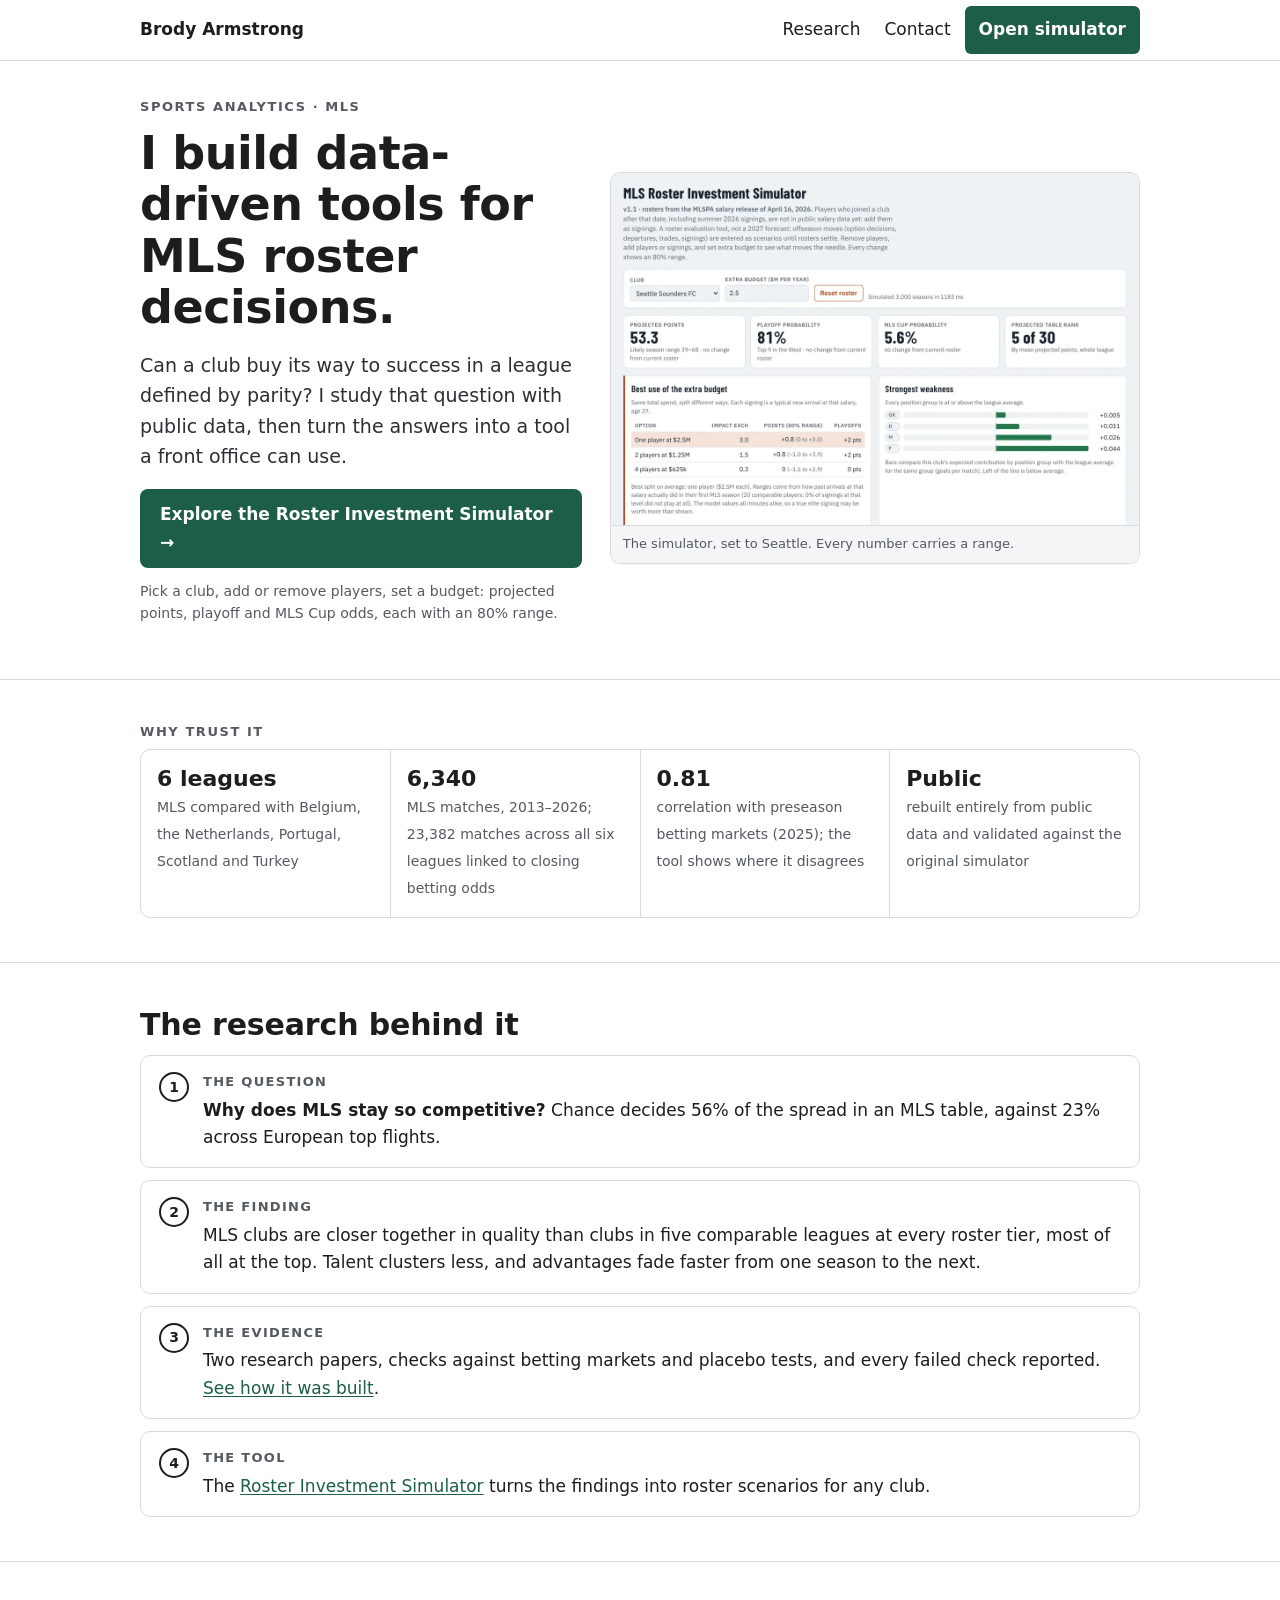
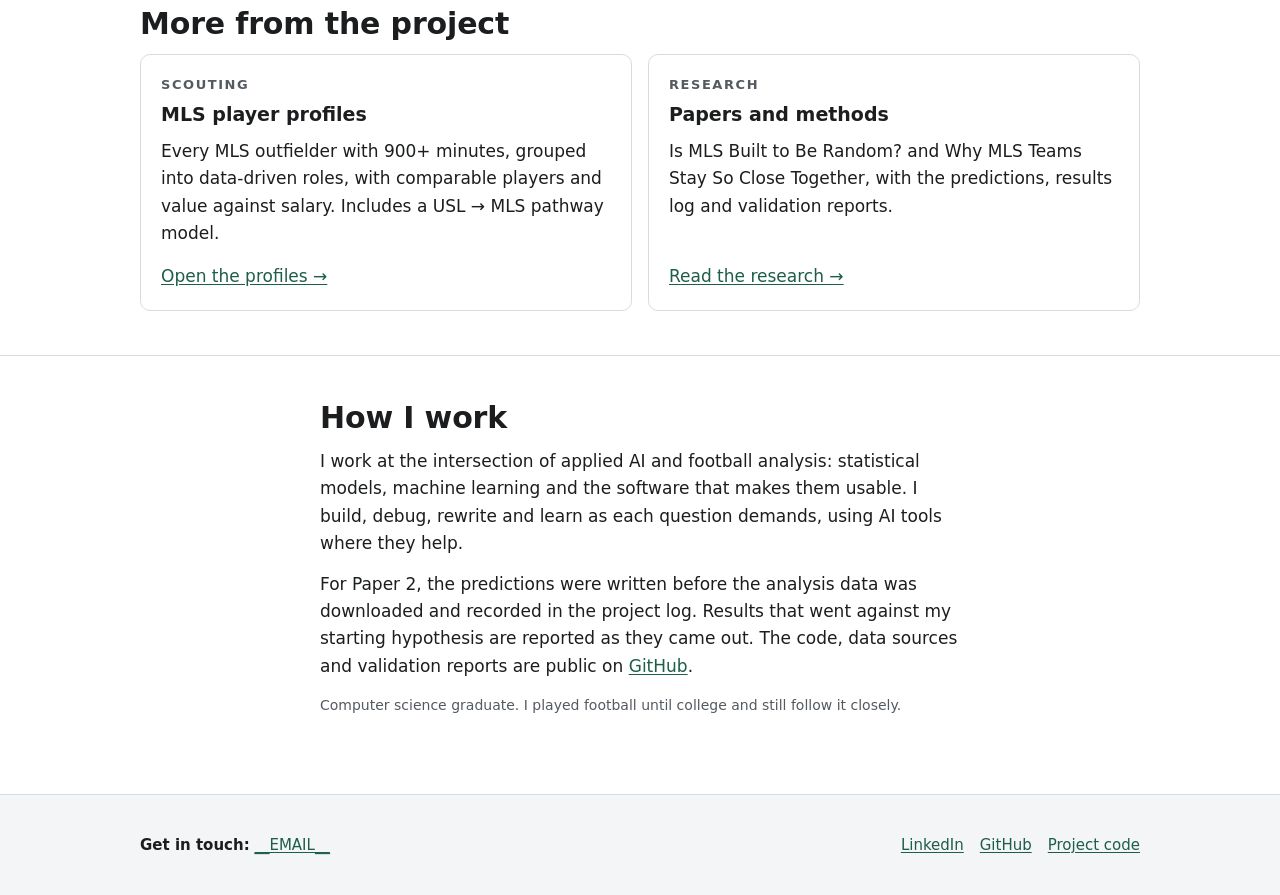
==== index.html @ 62461cf2 "First version of the portfolio site" ====
<!doctype html>
<html lang="en">
<head>
<meta charset="utf-8">
<meta name="viewport" content="width=device-width, initial-scale=1">
<title>Brody Armstrong · Data-driven tools for MLS roster decisions</title>
<meta name="description" content="Brody Armstrong builds data-driven tools for MLS roster decisions: research on MLS parity across six leagues, validated against betting markets, and a Roster Investment Simulator.">
<link rel="stylesheet" href="assets/style.css">
</head>
<body>
<a class="skip" href="#main">Skip to content</a>
<header class="site-head">
  <div class="wrap">
    <a class="brand" href="./">Brody Armstrong</a>
    <nav class="site-nav" aria-label="Main">
      <a class="opt" href="inverted/">Research</a>
      <a class="opt" href="#contact">Contact</a>
      <a class="cta" href="inverted/simulator/">Open simulator</a>
    </nav>
  </div>
</header>

<main id="main">
<section class="hero">
  <div class="wrap hero-grid">
    <div>
      <p class="kicker">Sports analytics · MLS</p>
      <h1>I build data-driven tools for MLS roster decisions.</h1>
      <p class="lead">Can a club buy its way to success in a league defined by parity? I study that question with public data, then turn the answers into a tool a front office can use.</p>
      <div class="actions">
        <a class="btn" href="inverted/simulator/">Explore the Roster Investment Simulator →</a>
      </div>
      <p class="small" style="margin-top:12px">Pick a club, add or remove players, set a budget: projected points, playoff and MLS Cup odds, each with an 80% range.</p>
    </div>
    <figure class="shot">
      <a href="inverted/simulator/"><img src="assets/simulator.webp" width="1200" height="800" alt="The Roster Investment Simulator for Seattle Sounders FC: 53.3 projected points with a likely range of 39 to 68, 81% playoff probability, 5.6% MLS Cup probability, rank 5 of 30, and a table comparing ways to spend an extra $2.5 million."></a>
      <figcaption>The simulator, set to Seattle. Every number carries a range.</figcaption>
    </figure>
  </div>
</section>

<section aria-labelledby="trust">
  <div class="wrap">
    <h2 id="trust" class="kicker" style="font-size:13px;letter-spacing:.12em">Why trust it</h2>
    <ul class="facts">
      <li><strong>6 leagues</strong><span>MLS compared with Belgium, the Netherlands, Portugal, Scotland and Turkey</span></li>
      <li><strong>6,340</strong><span>MLS matches, 2013–2026; 23,382 matches across all six leagues linked to closing betting odds</span></li>
      <li><strong>0.81</strong><span>correlation with preseason betting markets (2025); the tool shows where it disagrees</span></li>
      <li><strong>Public</strong><span>rebuilt entirely from public data and validated against the original simulator</span></li>
    </ul>
  </div>
</section>

<section aria-labelledby="story">
  <div class="wrap">
    <h2 id="story">The research behind it</h2>
    <ol class="steps">
      <li><span class="n" aria-hidden="true">1</span><span class="label">The question</span><p><strong>Why does MLS stay so competitive?</strong> Chance decides 56% of the spread in an MLS table, against 23% across European top flights.</p></li>
      <li><span class="n" aria-hidden="true">2</span><span class="label">The finding</span><p>MLS clubs are closer together in quality than clubs in five comparable leagues at every roster tier, most of all at the top. Talent clusters less, and advantages fade faster from one season to the next.</p></li>
      <li><span class="n" aria-hidden="true">3</span><span class="label">The evidence</span><p>Two research papers, checks against betting markets and placebo tests, and every failed check reported. <a href="inverted/">See how it was built</a>.</p></li>
      <li><span class="n" aria-hidden="true">4</span><span class="label">The tool</span><p>The <a href="inverted/simulator/">Roster Investment Simulator</a> turns the findings into roster scenarios for any club.</p></li>
    </ol>
  </div>
</section>

<section aria-labelledby="more">
  <div class="wrap">
    <h2 id="more">More from the project</h2>
    <div class="cards">
      <article class="card">
        <p class="kicker" style="margin:0">Scouting</p>
        <h3>MLS player profiles</h3>
        <p>Every MLS outfielder with 900+ minutes, grouped into data-driven roles, with comparable players and value against salary. Includes a USL → MLS pathway model.</p>
        <p class="more"><a href="inverted/profiles/">Open the profiles →</a></p>
      </article>
      <article class="card">
        <p class="kicker" style="margin:0">Research</p>
        <h3>Papers and methods</h3>
        <p>Is MLS Built to Be Random? and Why MLS Teams Stay So Close Together, with the predictions, results log and validation reports.</p>
        <p class="more"><a href="inverted/">Read the research →</a></p>
      </article>
    </div>
  </div>
</section>

<section aria-labelledby="how">
  <div class="wrap measure">
    <h2 id="how">How I work</h2>
    <p>I work at the intersection of applied AI and football analysis: statistical models, machine learning and the software that makes them usable. I build, debug, rewrite and learn as each question demands, using AI tools where they help.</p>
    <p>For Paper 2, the predictions were written before the analysis data was downloaded and recorded in the project log. Results that went against my starting hypothesis are reported as they came out. The code, data sources and validation reports are public on <a href="https://github.com/brody-armstrong/inverted">GitHub</a>.</p>
    <p class="small">Computer science graduate. I played football until college and still follow it closely.</p>
  </div>
</section>
</main>

<footer class="site-foot" id="contact">
  <div class="wrap">
    <p style="margin:0"><strong>Get in touch:</strong> <a href="mailto:__EMAIL__">__EMAIL__</a></p>
    <nav aria-label="Elsewhere">
      <a href="__LINKEDIN_URL__">LinkedIn</a>
      <a href="https://github.com/brody-armstrong">GitHub</a>
      <a href="https://github.com/brody-armstrong/inverted">Project code</a>
    </nav>
  </div>
</footer>
</body>
</html>
---- assets/style.css ----
/* brody-armstrong.github.io — plain, fast, accessible. System fonts only. */
:root{
  --ink:#1b1d1f; --muted:#545a60; --line:#d9dcdf; --bg:#ffffff; --soft:#f4f5f6;
  --accent:#1d5e47; --accent-ink:#ffffff; --max:1040px; --text:680px;
  --font:system-ui,-apple-system,"Segoe UI",Roboto,"Helvetica Neue",Arial,sans-serif;
}
*{box-sizing:border-box}
html{-webkit-text-size-adjust:100%}
body{margin:0;background:var(--bg);color:var(--ink);font:17px/1.6 var(--font)}
img{max-width:100%;height:auto;display:block}
a{color:var(--accent);text-underline-offset:2px}
a:hover{color:#123f30}
:focus-visible{outline:3px solid #2f7dd1;outline-offset:2px;border-radius:3px}
.skip{position:absolute;left:-999px;top:0;background:var(--ink);color:#fff;padding:10px 14px;z-index:10}
.skip:focus{left:8px;top:8px}
.wrap{max-width:var(--max);margin:0 auto;padding:0 20px}
.measure{max-width:var(--text)}

/* header */
.site-head{border-bottom:1px solid var(--line);background:var(--bg);position:sticky;top:0;z-index:5}
.site-head .wrap{display:flex;align-items:center;justify-content:space-between;gap:12px;min-height:60px;flex-wrap:wrap}
.brand{font-weight:700;color:var(--ink);text-decoration:none;font-size:17px;padding:10px 0}
.site-nav{display:flex;align-items:center;gap:4px;flex-wrap:wrap}
.site-nav a{color:var(--ink);text-decoration:none;padding:10px 10px;min-height:44px;display:inline-flex;align-items:center;border-radius:6px}
.site-nav a:hover{background:var(--soft)}
.site-nav a.cta{background:var(--accent);color:var(--accent-ink);font-weight:600;padding:10px 14px}
.site-nav a.cta:hover{background:#174c39;color:#fff}
@media (max-width:560px){.site-nav .opt{display:none}}

/* type */
h1{font-size:clamp(30px,5.2vw,46px);line-height:1.12;margin:0 0 16px;letter-spacing:-.01em}
h2{font-size:clamp(23px,3.2vw,30px);line-height:1.2;margin:0 0 12px;letter-spacing:-.005em}
h3{font-size:19px;line-height:1.3;margin:0 0 6px}
p{margin:0 0 14px}
.kicker{font-size:13px;letter-spacing:.12em;text-transform:uppercase;color:var(--muted);font-weight:600;margin:0 0 10px}
.lead{font-size:19px;color:#2c3034}
.small{font-size:14px;color:var(--muted)}
section{padding:44px 0}
section+section{border-top:1px solid var(--line)}

/* buttons */
.btn{display:inline-flex;align-items:center;justify-content:center;min-height:48px;padding:12px 20px;border-radius:8px;background:var(--accent);color:var(--accent-ink);font-weight:650;text-decoration:none}
.btn:hover{background:#174c39;color:#fff}
.btn.ghost{background:transparent;color:var(--ink);border:1.5px solid var(--ink)}
.btn.ghost:hover{background:var(--soft);color:var(--ink)}
.actions{display:flex;flex-wrap:wrap;gap:10px;margin-top:18px}

/* hero */
.hero{padding:36px 0 40px}
.hero-grid{display:grid;gap:28px;grid-template-columns:1fr}
@media (min-width:900px){.hero-grid{grid-template-columns:minmax(0,5fr) minmax(0,6fr);align-items:center}}
.shot{border:1px solid var(--line);border-radius:10px;overflow:hidden;box-shadow:0 1px 2px rgba(0,0,0,.04)}
.shot figcaption{font-size:13px;color:var(--muted);padding:8px 12px;border-top:1px solid var(--line);background:var(--soft)}
figure{margin:0}

/* evidence strip */
.facts{display:grid;grid-template-columns:repeat(2,minmax(0,1fr));gap:1px;background:var(--line);border:1px solid var(--line);border-radius:10px;overflow:hidden;margin:0;padding:0;list-style:none}
@media (min-width:760px){.facts{grid-template-columns:repeat(4,minmax(0,1fr))}}
.facts li{background:var(--bg);padding:16px}
.facts strong{display:block;font-size:22px;line-height:1.2}
.facts span{font-size:14px;color:var(--muted)}

/* story steps */
.steps{list-style:none;margin:0;padding:0;display:grid;gap:12px}
.steps li{border:1px solid var(--line);border-radius:10px;padding:16px 18px;display:grid;grid-template-columns:auto 1fr;gap:4px 14px}
.steps .n{grid-row:span 2;width:30px;height:30px;border-radius:50%;border:2px solid var(--ink);display:flex;align-items:center;justify-content:center;font-weight:700;font-size:14px}
.steps .label{font-size:13px;letter-spacing:.1em;text-transform:uppercase;color:var(--muted);font-weight:600}
.steps p{margin:0}

/* cards */
.cards{display:grid;gap:16px;grid-template-columns:1fr}
@media (min-width:760px){.cards{grid-template-columns:repeat(2,minmax(0,1fr))}}
.card{border:1px solid var(--line);border-radius:10px;padding:20px;display:flex;flex-direction:column;gap:6px}
.card p{margin:0}
.card .more{margin-top:auto;padding-top:10px}

/* level template */
.crumbs{font-size:14px;color:var(--muted);margin:22px 0 8px}
.crumbs ol{list-style:none;margin:0;padding:0;display:flex;flex-wrap:wrap;gap:6px;align-items:center}
.crumbs li{display:flex;align-items:center}
.crumbs li+li::before{content:"›";margin-right:6px;color:var(--muted)}
.crumbs a{display:inline-block;padding:12px 0;min-height:44px}
.part{padding:26px 0;border-top:1px solid var(--line)}
.part:first-of-type{border-top:0}
.part h2{font-size:22px}
.fig{margin:16px 0;border:1px solid var(--line);border-radius:10px;padding:12px;background:#fff}
.fig figcaption{font-size:14px;color:var(--muted);margin-top:8px}
table{border-collapse:collapse;width:100%;font-size:15px}
.tablebox{overflow-x:auto;border:1px solid var(--line);border-radius:10px}
th,td{text-align:left;padding:10px 12px;border-bottom:1px solid var(--line);vertical-align:top}
th{font-size:13px;letter-spacing:.06em;text-transform:uppercase;color:var(--muted);font-weight:600;background:var(--soft)}
td.num,th.num{text-align:right;font-variant-numeric:tabular-nums}
tr:last-child td{border-bottom:0}
details{border:1px solid var(--line);border-radius:10px;padding:0 16px;margin:14px 0}
summary{cursor:pointer;font-weight:600;min-height:48px;display:flex;align-items:center}
details[open] summary{border-bottom:1px solid var(--line);margin-bottom:10px}
details ul{padding-left:20px}
.next{display:flex;gap:14px;align-items:center;text-decoration:none;color:var(--ink);border:1.5px solid var(--ink);border-radius:12px;padding:16px;margin:8px 0 0}
.next:hover{background:var(--soft);color:var(--ink)}
.next .frame{width:64px;height:64px;flex:0 0 auto;border:1px solid #9aa0a6;border-radius:8px;padding:7px;background:var(--soft)}
.next .frame i{display:block;height:100%;border:1px solid #9aa0a6;border-radius:5px}
.next small{display:block;font-size:13px;letter-spacing:.08em;text-transform:uppercase;color:var(--muted)}
.next strong{font-size:18px}
.timeline{list-style:none;margin:0;padding:0 0 0 16px;border-left:2px solid var(--line);display:grid;gap:12px}
.timeline b{display:inline-block;min-width:64px}

/* footer */
.site-foot{border-top:1px solid var(--line);background:var(--soft);padding:28px 0;margin-top:20px;font-size:15px}
.site-foot .wrap{display:flex;flex-wrap:wrap;gap:8px 20px;align-items:center;justify-content:space-between}
.site-foot nav{display:flex;flex-wrap:wrap;gap:4px 16px}
.site-foot a{display:inline-block;padding:10px 0}
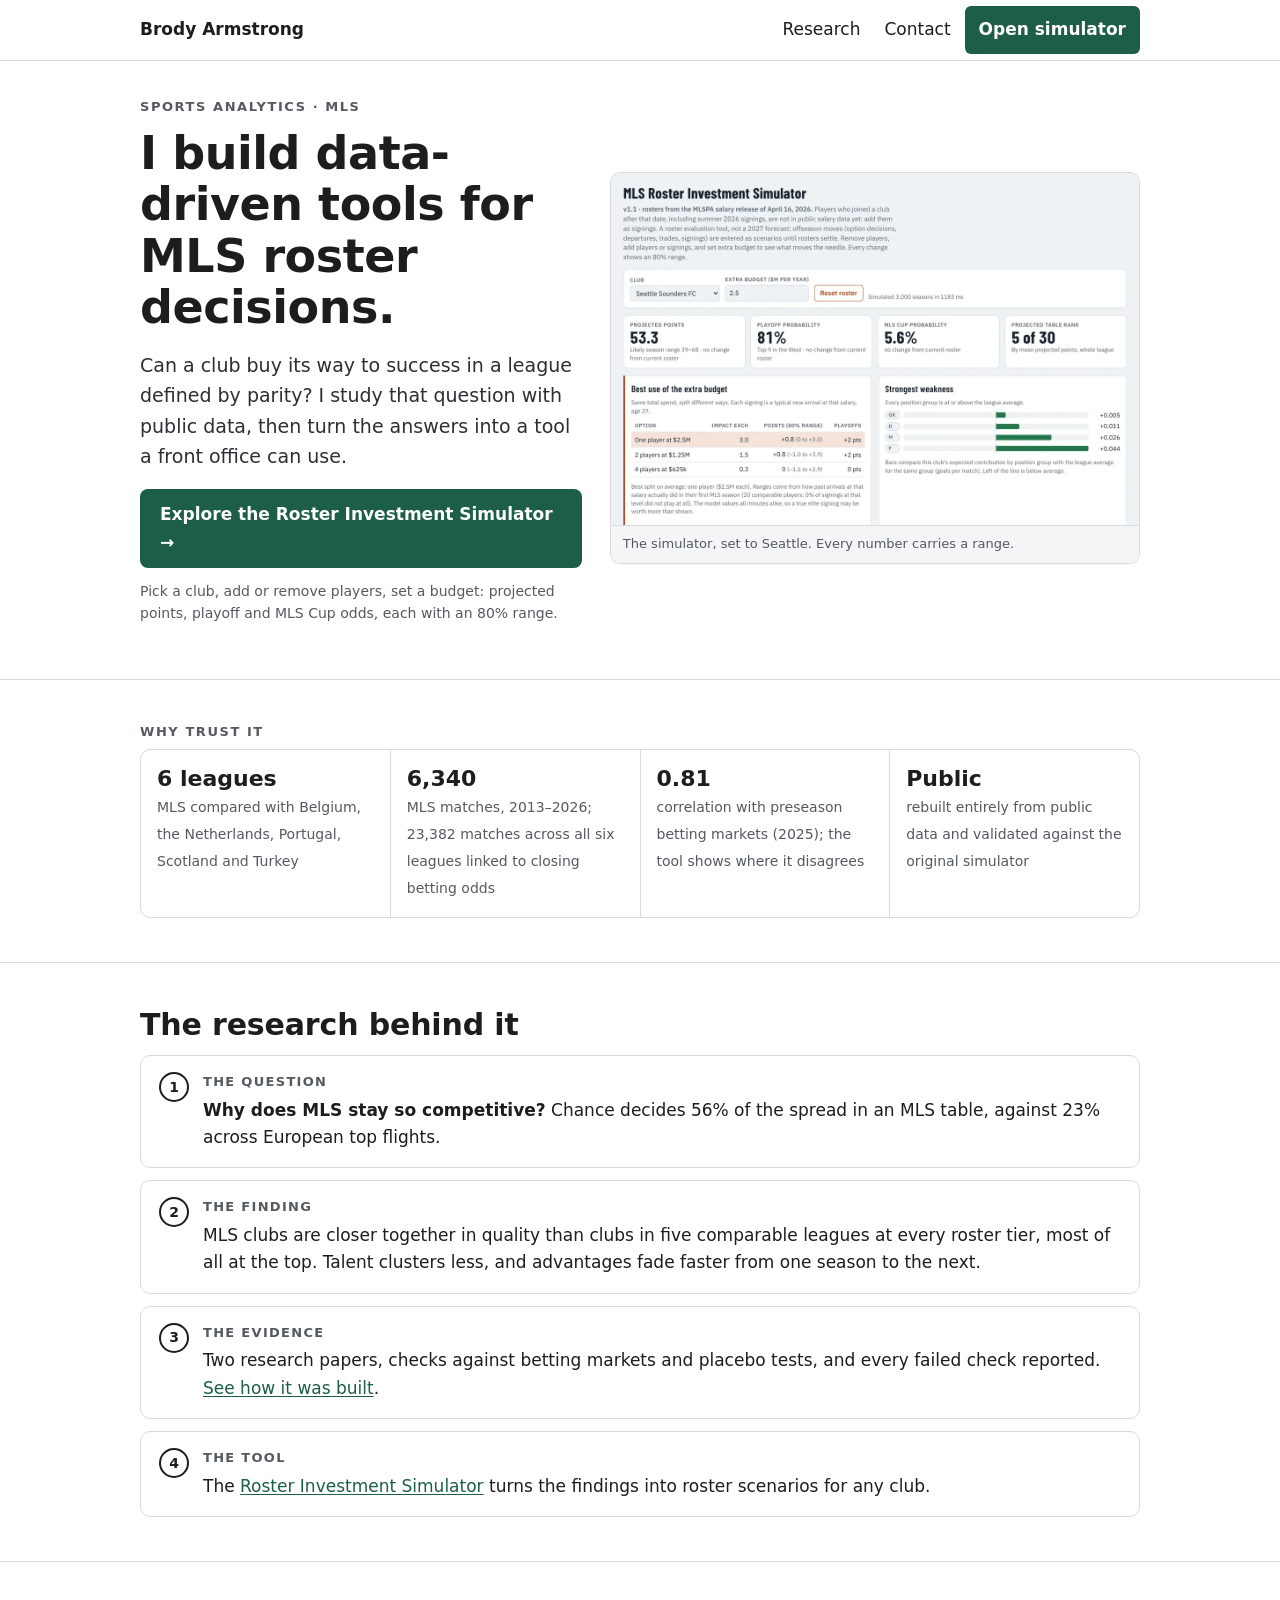
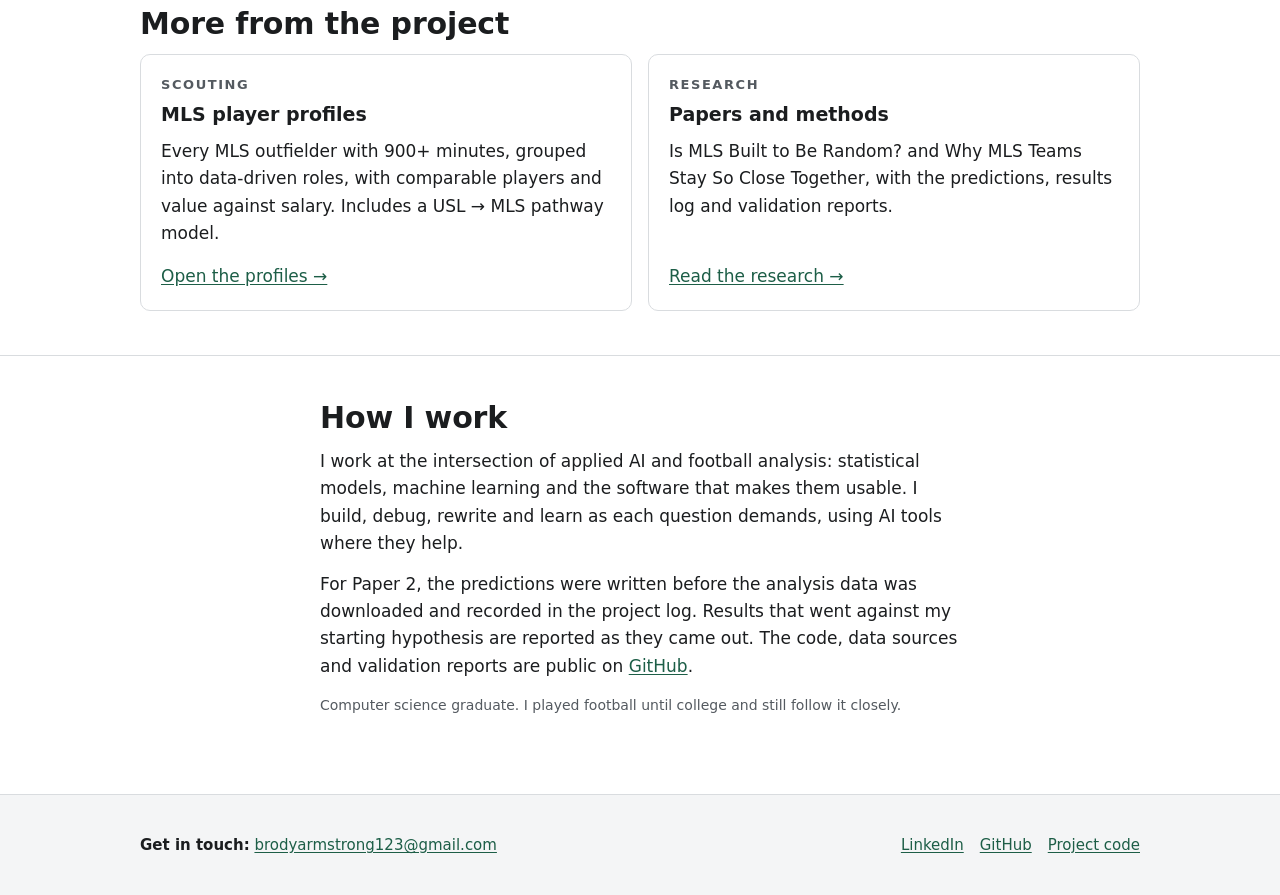
==== commit c96904ca: "Add contact details" ====
--- a/index.html
+++ b/index.html
@@ -95,9 +95,9 @@
 
 <footer class="site-foot" id="contact">
   <div class="wrap">
-    <p style="margin:0"><strong>Get in touch:</strong> <a href="mailto:__EMAIL__">__EMAIL__</a></p>
+    <p style="margin:0"><strong>Get in touch:</strong> <a href="mailto:brodyarmstrong123@gmail.com">brodyarmstrong123@gmail.com</a></p>
     <nav aria-label="Elsewhere">
-      <a href="__LINKEDIN_URL__">LinkedIn</a>
+      <a href="https://www.linkedin.com/in/brody-armstrong-0a905b2a8">LinkedIn</a>
       <a href="https://github.com/brody-armstrong">GitHub</a>
       <a href="https://github.com/brody-armstrong/inverted">Project code</a>
     </nav>
